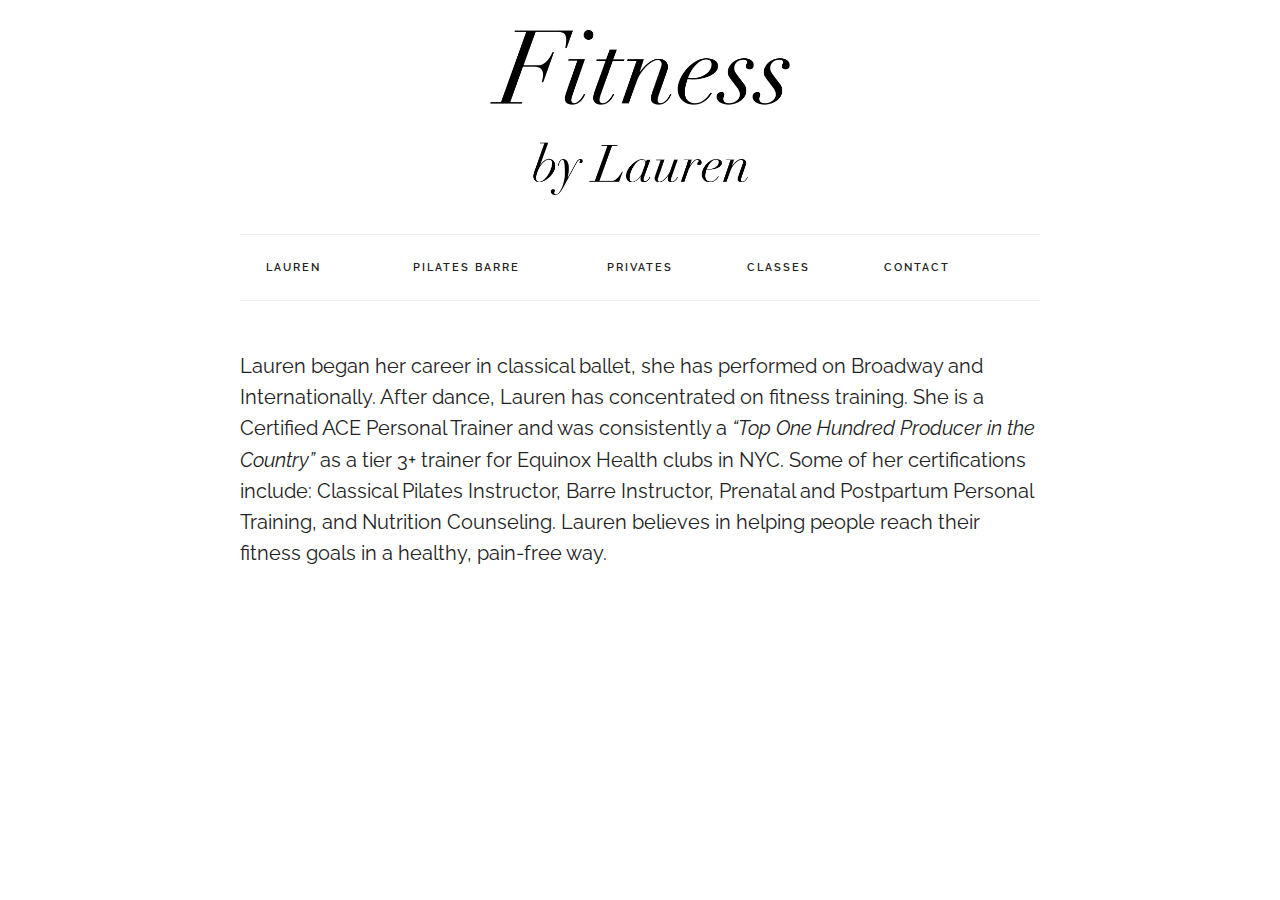
==== index.html @ a89e492a "hello world" ====
<!DOCTYPE html>
<html lang="en">
  <head>
    <meta charset="UTF-8">
    <title>Fitness by Lauren</title>

    <meta name="description" content="Information about Fitness by Lauren">
    <meta name="author" content="Micah Werbitt">

    <!-- Mobile Specific Metas
         –––––––––––––––––––––––––––––––––––––––––––––––––– -->
    <meta name="viewport" content="width=device-width, initial-scale=1">

    <!-- FONT
         –––––––––––––––––––––––––––––––––––––––––––––––––– -->
    <link href="//fonts.googleapis.com/css?family=Raleway:400,300,600" rel="stylesheet" type="text/css">

    <!-- CSS
         –––––––––––––––––––––––––––––––––––––––––––––––––– -->
    <link rel="stylesheet" href="css/normalize.css">
    <link rel="stylesheet" href="css/skeleton.css">
    <link rel="stylesheet" href="css/style.css">
    <!-- Favicon
         –––––––––––––––––––––––––––––––––––––––––––––––––– -->
    <link rel="icon" type="image/png" href="images/favicon.png">


  </head>

  <body>
    <div class="container">
      <header>
        <div class="logo">
          <img class="u-max-full-width" src="images/fitness-by-lauren.png" alt="Fitness by Lauren" />
        </div>
      </header>

      <nav class="navbar">
        <div class="container">
          <div class="row">
            <ul class="navbar-list">
              <li class="two columns navbar-item"><a class="navbar-link" href="#lauren">Lauren</a></li>
              <li class="three columns pilates-barre-link navbar-item"><a class="navbar-link" href="pilates-barre.html">Pilates Barre</a></li>
              <li class="two columns navbar-item"><a class="navbar-link" href="privates.html">Privates</a></li>
              <li class="two columns navbar-item"><a class="navbar-link" href="classes.html">Classes</a></li>
              <li class="two columns navbar-item"><a class="navbar-link" href="contact.html">Contact</a></li>
            </ul>
          </div>
        </div>
      </nav>

      <section id="lauren">
        <p>Lauren began her career in classical ballet, she has performed on Broadway and Internationally. After dance, Lauren has concentrated on fitness training. She is a Certified  ACE Personal Trainer and was consistently a <i>“Top One Hundred Producer in the Country”</i> as a tier 3+ trainer for Equinox Health clubs in NYC.  Some of her certifications include: Classical Pilates Instructor, Barre Instructor, Prenatal and Postpartum Personal Training, and Nutrition Counseling. Lauren believes in helping people reach their fitness goals in a healthy, pain-free way.</p>
      </section>

    </div>
  </body>


</html>
---- css/skeleton.css ----
/*
* Skeleton V2.0.4
* Copyright 2014, Dave Gamache
* www.getskeleton.com
* Free to use under the MIT license.
* http://www.opensource.org/licenses/mit-license.php
* 12/29/2014
*/


/* Table of contents
––––––––––––––––––––––––––––––––––––––––––––––––––
- Grid
- Base Styles
- Typography
- Links
- Buttons
- Forms
- Lists
- Code
- Tables
- Spacing
- Utilities
- Clearing
- Media Queries
*/


/* Grid
–––––––––––––––––––––––––––––––––––––––––––––––––– */
.container {
  position: relative;
  width: 100%;
  max-width: 960px;
  margin: 0 auto;
  padding: 0 20px;
  box-sizing: border-box; }
.column,
.columns {
  width: 100%;
  float: left;
  box-sizing: border-box; }

/* For devices larger than 400px */
@media (min-width: 400px) {
  .container {
    width: 85%;
    padding: 0; }
}

/* For devices larger than 550px */
@media (min-width: 550px) {
  .container {
    width: 80%; }
  .column,
  .columns {
    margin-left: 4%; }
  .column:first-child,
  .columns:first-child {
    margin-left: 0; }

  .one.column,
  .one.columns                    { width: 4.66666666667%; }
  .two.columns                    { width: 13.3333333333%; }
  .three.columns                  { width: 22%;            }
  .four.columns                   { width: 30.6666666667%; }
  .five.columns                   { width: 39.3333333333%; }
  .six.columns                    { width: 48%;            }
  .seven.columns                  { width: 56.6666666667%; }
  .eight.columns                  { width: 65.3333333333%; }
  .nine.columns                   { width: 74.0%;          }
  .ten.columns                    { width: 82.6666666667%; }
  .eleven.columns                 { width: 91.3333333333%; }
  .twelve.columns                 { width: 100%; margin-left: 0; }

  .one-third.column               { width: 30.6666666667%; }
  .two-thirds.column              { width: 65.3333333333%; }

  .one-half.column                { width: 48%; }

  /* Offsets */
  .offset-by-one.column,
  .offset-by-one.columns          { margin-left: 8.66666666667%; }
  .offset-by-two.column,
  .offset-by-two.columns          { margin-left: 17.3333333333%; }
  .offset-by-three.column,
  .offset-by-three.columns        { margin-left: 26%;            }
  .offset-by-four.column,
  .offset-by-four.columns         { margin-left: 34.6666666667%; }
  .offset-by-five.column,
  .offset-by-five.columns         { margin-left: 43.3333333333%; }
  .offset-by-six.column,
  .offset-by-six.columns          { margin-left: 52%;            }
  .offset-by-seven.column,
  .offset-by-seven.columns        { margin-left: 60.6666666667%; }
  .offset-by-eight.column,
  .offset-by-eight.columns        { margin-left: 69.3333333333%; }
  .offset-by-nine.column,
  .offset-by-nine.columns         { margin-left: 78.0%;          }
  .offset-by-ten.column,
  .offset-by-ten.columns          { margin-left: 86.6666666667%; }
  .offset-by-eleven.column,
  .offset-by-eleven.columns       { margin-left: 95.3333333333%; }

  .offset-by-one-third.column,
  .offset-by-one-third.columns    { margin-left: 34.6666666667%; }
  .offset-by-two-thirds.column,
  .offset-by-two-thirds.columns   { margin-left: 69.3333333333%; }

  .offset-by-one-half.column,
  .offset-by-one-half.columns     { margin-left: 52%; }

}


/* Base Styles
–––––––––––––––––––––––––––––––––––––––––––––––––– */
/* NOTE
html is set to 62.5% so that all the REM measurements throughout Skeleton
are based on 10px sizing. So basically 1.5rem = 15px :) */
html {
  font-size: 62.5%; }
body {
  font-size: 1.5em; /* currently ems cause chrome bug misinterpreting rems on body element */
  line-height: 1.6;
  font-weight: 400;
  font-family: "Raleway", "HelveticaNeue", "Helvetica Neue", Helvetica, Arial, sans-serif;
  color: #222; }


/* Typography
–––––––––––––––––––––––––––––––––––––––––––––––––– */
h1, h2, h3, h4, h5, h6 {
  margin-top: 0;
  margin-bottom: 2rem;
  font-weight: 300; }
h1 { font-size: 4.0rem; line-height: 1.2;  letter-spacing: -.1rem;}
h2 { font-size: 3.6rem; line-height: 1.25; letter-spacing: -.1rem; }
h3 { font-size: 3.0rem; line-height: 1.3;  letter-spacing: -.1rem; }
h4 { font-size: 2.4rem; line-height: 1.35; letter-spacing: -.08rem; }
h5 { font-size: 1.8rem; line-height: 1.5;  letter-spacing: -.05rem; }
h6 { font-size: 1.5rem; line-height: 1.6;  letter-spacing: 0; }

/* Larger than phablet */
@media (min-width: 550px) {
  h1 { font-size: 5.0rem; }
  h2 { font-size: 4.2rem; }
  h3 { font-size: 3.6rem; }
  h4 { font-size: 3.0rem; }
  h5 { font-size: 2.4rem; }
  h6 { font-size: 1.5rem; }
}

p {
  margin-top: 0; }


/* Links
–––––––––––––––––––––––––––––––––––––––––––––––––– */
a {
  color: #1EAEDB; }
a:hover {
  color: #0FA0CE; }


/* Buttons
–––––––––––––––––––––––––––––––––––––––––––––––––– */
.button,
button,
input[type="submit"],
input[type="reset"],
input[type="button"] {
  display: inline-block;
  height: 38px;
  padding: 0 30px;
  color: #555;
  text-align: center;
  font-size: 11px;
  font-weight: 600;
  line-height: 38px;
  letter-spacing: .1rem;
  text-transform: uppercase;
  text-decoration: none;
  white-space: nowrap;
  background-color: transparent;
  border-radius: 4px;
  border: 1px solid #bbb;
  cursor: pointer;
  box-sizing: border-box; }
.button:hover,
button:hover,
input[type="submit"]:hover,
input[type="reset"]:hover,
input[type="button"]:hover,
.button:focus,
button:focus,
input[type="submit"]:focus,
input[type="reset"]:focus,
input[type="button"]:focus {
  color: #333;
  border-color: #888;
  outline: 0; }
.button.button-primary,
button.button-primary,
input[type="submit"].button-primary,
input[type="reset"].button-primary,
input[type="button"].button-primary {
  color: #FFF;
  background-color: #33C3F0;
  border-color: #33C3F0; }
.button.button-primary:hover,
button.button-primary:hover,
input[type="submit"].button-primary:hover,
input[type="reset"].button-primary:hover,
input[type="button"].button-primary:hover,
.button.button-primary:focus,
button.button-primary:focus,
input[type="submit"].button-primary:focus,
input[type="reset"].button-primary:focus,
input[type="button"].button-primary:focus {
  color: #FFF;
  background-color: #1EAEDB;
  border-color: #1EAEDB; }


/* Forms
–––––––––––––––––––––––––––––––––––––––––––––––––– */
input[type="email"],
input[type="number"],
input[type="search"],
input[type="text"],
input[type="tel"],
input[type="url"],
input[type="password"],
textarea,
select {
  height: 38px;
  padding: 6px 10px; /* The 6px vertically centers text on FF, ignored by Webkit */
  background-color: #fff;
  border: 1px solid #D1D1D1;
  border-radius: 4px;
  box-shadow: none;
  box-sizing: border-box; }
/* Removes awkward default styles on some inputs for iOS */
input[type="email"],
input[type="number"],
input[type="search"],
input[type="text"],
input[type="tel"],
input[type="url"],
input[type="password"],
textarea {
  -webkit-appearance: none;
     -moz-appearance: none;
          appearance: none; }
textarea {
  min-height: 65px;
  padding-top: 6px;
  padding-bottom: 6px; }
input[type="email"]:focus,
input[type="number"]:focus,
input[type="search"]:focus,
input[type="text"]:focus,
input[type="tel"]:focus,
input[type="url"]:focus,
input[type="password"]:focus,
textarea:focus,
select:focus {
  border: 1px solid #33C3F0;
  outline: 0; }
label,
legend {
  display: block;
  margin-bottom: .5rem;
  font-weight: 600; }
fieldset {
  padding: 0;
  border-width: 0; }
input[type="checkbox"],
input[type="radio"] {
  display: inline; }
label > .label-body {
  display: inline-block;
  margin-left: .5rem;
  font-weight: normal; }


/* Lists
–––––––––––––––––––––––––––––––––––––––––––––––––– */
ul {
  list-style: circle inside; }
ol {
  list-style: decimal inside; }
ol, ul {
  padding-left: 0;
  margin-top: 0; }
ul ul,
ul ol,
ol ol,
ol ul {
  margin: 1.5rem 0 1.5rem 3rem;
  font-size: 90%; }
li {
  margin-bottom: 1rem; }


/* Code
–––––––––––––––––––––––––––––––––––––––––––––––––– */
code {
  padding: .2rem .5rem;
  margin: 0 .2rem;
  font-size: 90%;
  white-space: nowrap;
  background: #F1F1F1;
  border: 1px solid #E1E1E1;
  border-radius: 4px; }
pre > code {
  display: block;
  padding: 1rem 1.5rem;
  white-space: pre; }


/* Tables
–––––––––––––––––––––––––––––––––––––––––––––––––– */
th,
td {
  padding: 12px 15px;
  text-align: left;
  border-bottom: 1px solid #E1E1E1; }
th:first-child,
td:first-child {
  padding-left: 0; }
th:last-child,
td:last-child {
  padding-right: 0; }


/* Spacing
–––––––––––––––––––––––––––––––––––––––––––––––––– */
button,
.button {
  margin-bottom: 1rem; }
input,
textarea,
select,
fieldset {
  margin-bottom: 1.5rem; }
pre,
blockquote,
dl,
figure,
table,
p,
ul,
ol,
form {
  margin-bottom: 2.5rem; }


/* Utilities
–––––––––––––––––––––––––––––––––––––––––––––––––– */
.u-full-width {
  width: 100%;
  box-sizing: border-box; }
.u-max-full-width {
  max-width: 100%;
  box-sizing: border-box; }
.u-pull-right {
  float: right; }
.u-pull-left {
  float: left; }


/* Misc
–––––––––––––––––––––––––––––––––––––––––––––––––– */
hr {
  margin-top: 3rem;
  margin-bottom: 3.5rem;
  border-width: 0;
  border-top: 1px solid #E1E1E1; }


/* Clearing
–––––––––––––––––––––––––––––––––––––––––––––––––– */

/* Self Clearing Goodness */
.container:after,
.row:after,
.u-cf {
  content: "";
  display: table;
  clear: both; }


/* Media Queries
–––––––––––––––––––––––––––––––––––––––––––––––––– */
/*
Note: The best way to structure the use of media queries is to create the queries
near the relevant code. For example, if you wanted to change the styles for buttons
on small devices, paste the mobile query code up in the buttons section and style it
there.
*/


/* Larger than mobile */
@media (min-width: 400px) {}

/* Larger than phablet (also point when grid becomes active) */
@media (min-width: 550px) {}

/* Larger than tablet */
@media (min-width: 750px) {}

/* Larger than desktop */
@media (min-width: 1000px) {}

/* Larger than Desktop HD */
@media (min-width: 1200px) {}
---- css/style.css ----
.container {
    max-width: 800px;
    font-size: 1.3em;
}

.logo {
    padding: 30px;
    text-align: center;
}

.logo img {
    width: 300px;
}

.pilates-barre-link {
    min-width: 114px;
}

section {
    padding-top: 5rem;
    width: 100%;
}

h4 {
    font-size:2.8rem;
    margin-bottom: 1.5rem;
    margin-top: 5rem;
}

p {
    margin-bottom: 1.5rem;
}

.info {
    padding-right: 2rem;
}

.what-to-bring {
    margin-top: 5rem;
}

section#classes {
    padding-top: 0rem;
}

#contact {
    padding-top: 0rem;
}

#contact p {
    font-size: 2rem;
}

#contact a {
    font-size: 2rem;
}

#classes p {
    font-size: 1.5rem;
}

.private-categories {
    margin: 0 auto;
}

.private-categories ul {
    margin-bottom: 5rem;
}

.private-categories li {
    font-size: 2rem;
}

.private-dance-list {
    margin: 0 auto;
    padding: 0 0 0 3rem;
    min-width: 256px;
    display:inline-block;
}

.private-fitness-list{
    margin:0 auto;
    padding:0 0 0 3rem;
    min-width: 256px;
    display:inline-block;
}

ul {
    list-style: none;
}

/* Larger than tablet
@media (min-width: 750px) {
  /* Navbar */
.navbar{
    border-top-width: 0; }
.navbar,
.navbar-spacer {
    display: block;
    width: 100%;
    background: #fff;
    z-index: 99;
    border-top: 1px solid #eee;
    border-bottom: 1px solid #eee; }
.navbar-spacer {
    display: none; }
.navbar > .container {
    width: 100%;
    text-align: center;}
.navbar-list {
    list-style: none;
    margin-bottom: 0; }
.navbar-item {
    position: relative;
    /*float: left;*/
    margin-bottom: 0; }
.navbar-link {
    text-transform: uppercase;
    font-size: 11px;
    font-weight: 600;
    letter-spacing: .2rem;
    /*margin: 0px 16px;          */
    text-decoration: none;
    line-height: 6.5rem;
    color: #222; }
.navbar-link.active {
    color: #33C3F0; }
.has-docked-nav .navbar {
    position: fixed;
    top: 0;
    left: 0; }
.has-docked-nav .navbar-spacer {
    display: block; }
/* Re-overiding the width 100% declaration to match size of % based container */
.has-docked-nav .navbar > .container {
    width: 80%; }
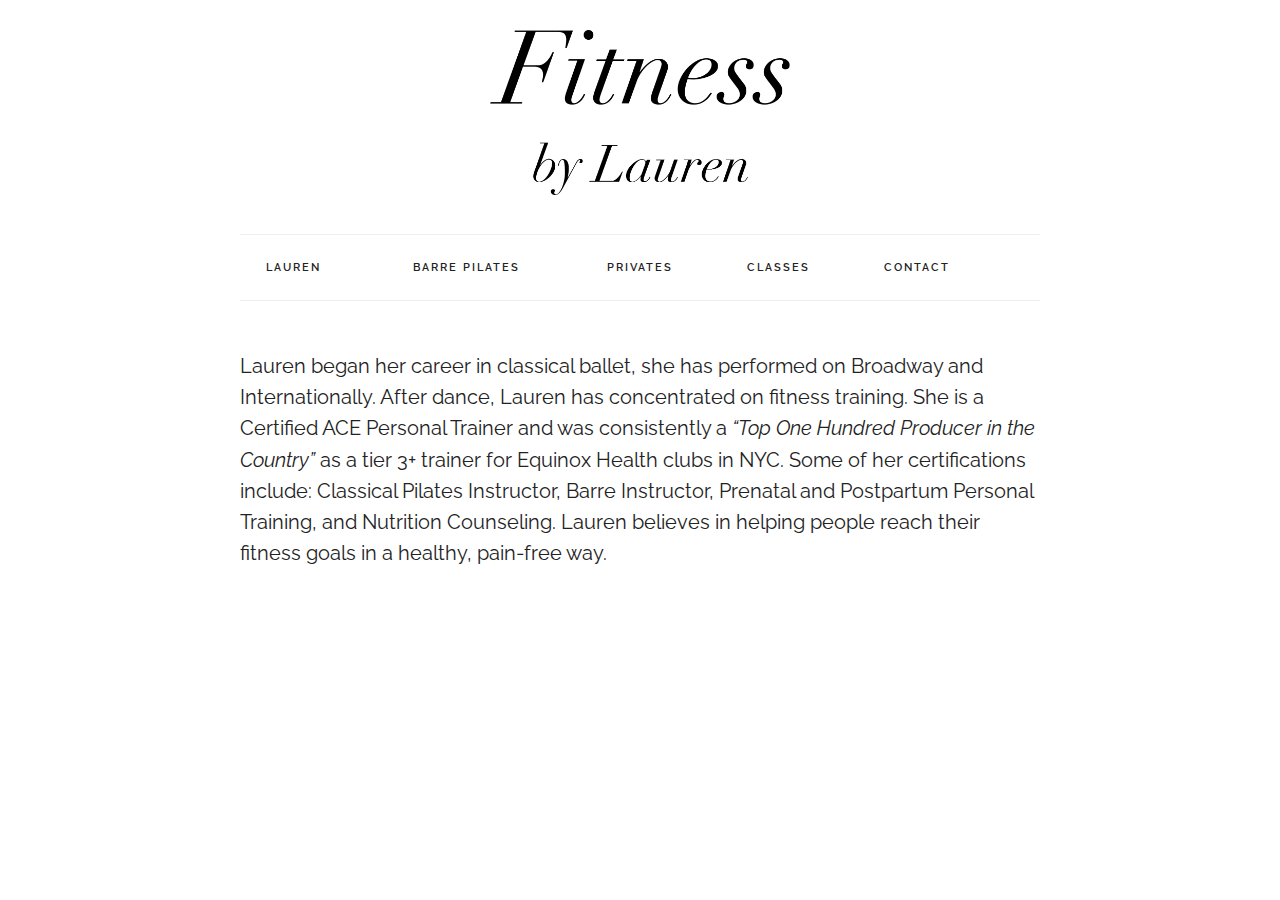
==== commit be73e047: "Change Pilates Barre to Barre Pilates" ====
--- a/index.html
+++ b/index.html
@@ -40,7 +40,7 @@
           <div class="row">
             <ul class="navbar-list">
               <li class="two columns navbar-item"><a class="navbar-link" href="#lauren">Lauren</a></li>
-              <li class="three columns pilates-barre-link navbar-item"><a class="navbar-link" href="pilates-barre.html">Pilates Barre</a></li>
+              <li class="three columns barre-pilates-link navbar-item"><a class="navbar-link" href="barre-pilates.html">Barre Pilates</a></li>
               <li class="two columns navbar-item"><a class="navbar-link" href="privates.html">Privates</a></li>
               <li class="two columns navbar-item"><a class="navbar-link" href="classes.html">Classes</a></li>
               <li class="two columns navbar-item"><a class="navbar-link" href="contact.html">Contact</a></li>
--- a/css/style.css
+++ b/css/style.css
@@ -12,7 +12,7 @@
     width: 300px;
 }
 
-.pilates-barre-link {
+.barre-pilates-link {
     min-width: 114px;
 }
 
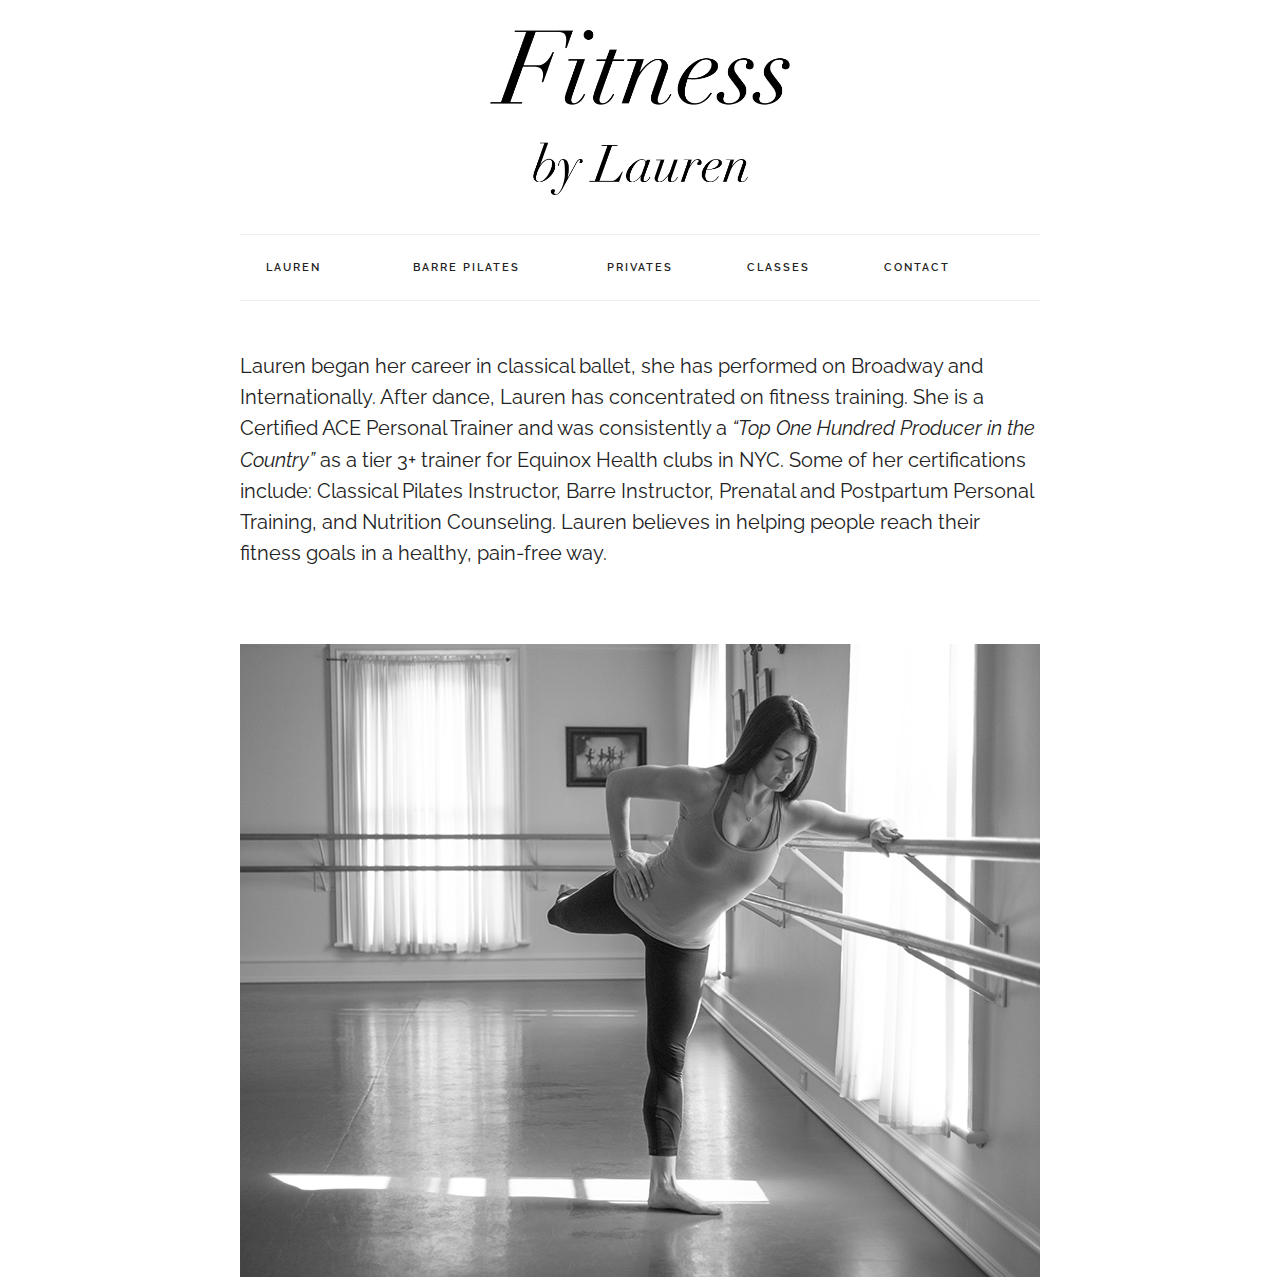
==== commit 763bd71b: "Add pictures" ====
--- a/index.html
+++ b/index.html
@@ -31,7 +31,7 @@
     <div class="container">
       <header>
         <div class="logo">
-          <img class="u-max-full-width" src="images/fitness-by-lauren.png" alt="Fitness by Lauren" />
+          <a href="index.html"><img class="u-max-full-width" src="images/fitness-by-lauren.png" alt="Fitness by Lauren"/></a>
         </div>
       </header>
 
@@ -52,6 +52,7 @@
       <section id="lauren">
         <p>Lauren began her career in classical ballet, she has performed on Broadway and Internationally. After dance, Lauren has concentrated on fitness training. She is a Certified  ACE Personal Trainer and was consistently a <i>“Top One Hundred Producer in the Country”</i> as a tier 3+ trainer for Equinox Health clubs in NYC.  Some of her certifications include: Classical Pilates Instructor, Barre Instructor, Prenatal and Postpartum Personal Training, and Nutrition Counseling. Lauren believes in helping people reach their fitness goals in a healthy, pain-free way.</p>
       </section>
+      <img class="single-picture" src="images/lauren-studio-3.jpg" alt="lauren" />
 
     </div>
   </body>
--- a/css/style.css
+++ b/css/style.css
@@ -21,10 +21,21 @@
     width: 100%;
 }
 
+.single-picture {
+    margin-top: 6rem;
+    max-width: 100%;
+}
+
 h4 {
     font-size:2.8rem;
     margin-bottom: 1.5rem;
     margin-top: 5rem;
+}
+
+h5 {
+    font-size: 2.2rem;
+    margin-bottom: 0;
+    font-weight: 400;
 }
 
 p {
@@ -57,6 +68,11 @@
 
 #classes p {
     font-size: 1.5rem;
+}
+
+#classes li {
+    font-size: 1.5rem;
+    line-height: 1.5rem;
 }
 
 .private-categories {
